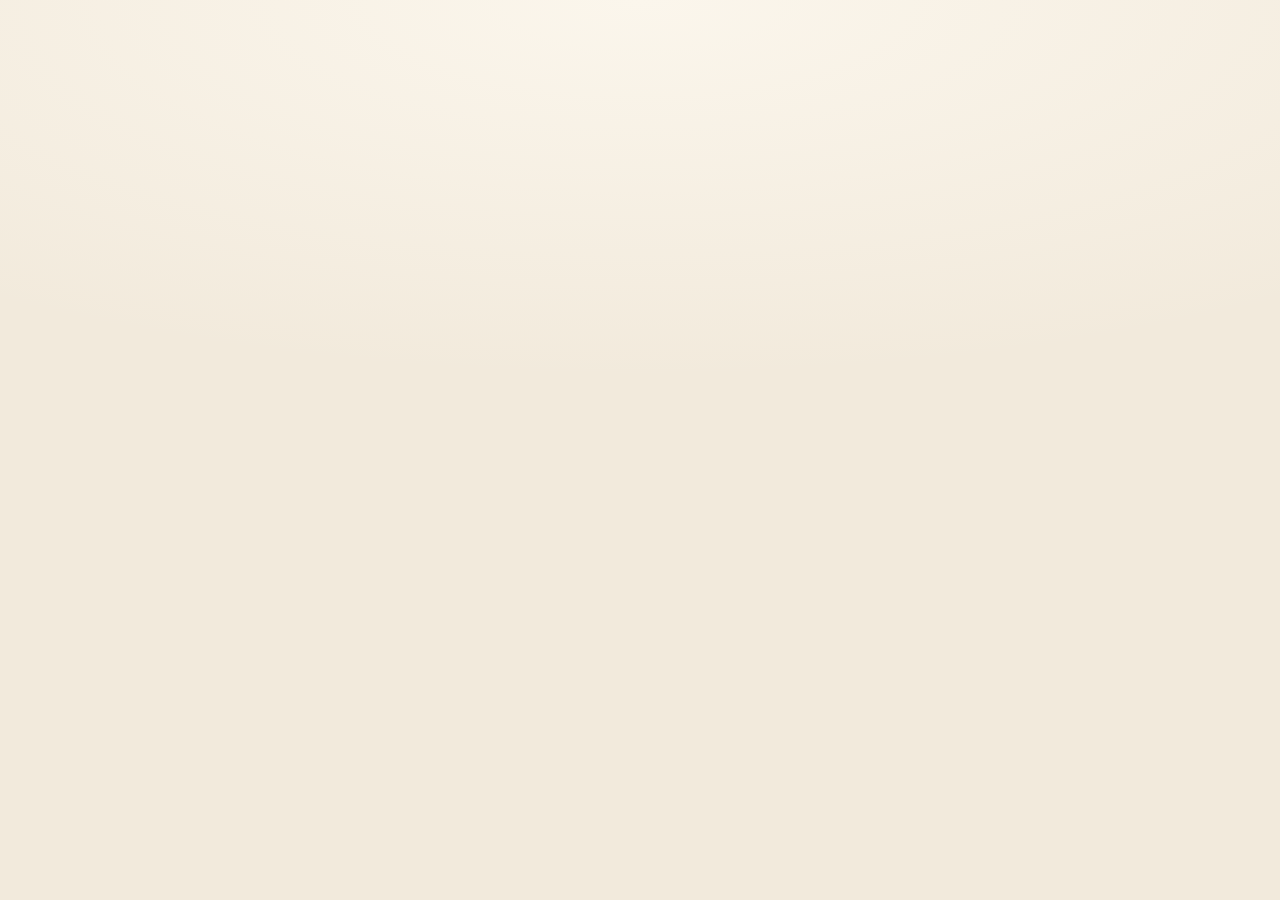
==== index.html @ b4ccc077 "Add files via upload" ====
<!doctype html>
<html lang="en">
<head>
<meta charset="utf-8">
<meta name="viewport" content="width=device-width, initial-scale=1, viewport-fit=cover">
<title>Paragon</title>
<meta name="description" content="Scan receipts and track your monthly spending and personal inflation.">
<meta name="theme-color" content="#f2eadc" media="(prefers-color-scheme: light)">
<meta name="theme-color" content="#1e1a17" media="(prefers-color-scheme: dark)">
<meta name="apple-mobile-web-app-capable" content="yes">
<meta name="mobile-web-app-capable" content="yes">
<meta name="apple-mobile-web-app-title" content="Paragon">
<meta name="apple-mobile-web-app-status-bar-style" content="default">
<link rel="manifest" href="manifest.webmanifest">
<link rel="icon" type="image/png" sizes="192x192" href="icons/icon-192.png">
<link rel="apple-touch-icon" href="icons/apple-touch-icon.png">
<link rel="preload" href="fonts/playfair-display-latin-400-normal.woff2" as="font" type="font/woff2" crossorigin>
<link rel="stylesheet" href="styles.css">
</head>
<body>
<div id="authRoot" hidden></div>
<div class="app" id="app" hidden>
  <header class="top">
    <div class="brand">
      <svg viewBox="0 0 40 40" aria-hidden="true"><rect width="40" height="40" rx="10" fill="var(--line)"/><rect x="12" y="6" width="13" height="22" rx="6" transform="rotate(20 18 17)" fill="var(--taupe)"/><rect x="14" y="9" width="13" height="22" rx="6" transform="rotate(32 20 20)" fill="var(--slate)"/><rect x="15" y="12" width="13" height="22" rx="6" transform="rotate(45 21 23)" fill="var(--mint)"/><text x="20.5" y="27" text-anchor="middle" font-size="9" font-family="Georgia,serif" fill="var(--taupe)">€</text></svg>
      <b>Paragon</b>
    </div>
    <button class="icon-btn" data-action="settings" aria-label="Settings"><svg viewBox="0 0 24 24" fill="none" stroke="currentColor" stroke-width="1.8"><circle cx="12" cy="12" r="3.2"/><path d="M19.4 15a1.7 1.7 0 0 0 .3 1.8l.1.1a2 2 0 1 1-2.8 2.8l-.1-.1a1.7 1.7 0 0 0-1.8-.3 1.7 1.7 0 0 0-1 1.5V21a2 2 0 1 1-4 0v-.1a1.7 1.7 0 0 0-1.1-1.5 1.7 1.7 0 0 0-1.8.3l-.1.1a2 2 0 1 1-2.8-2.8l.1-.1a1.7 1.7 0 0 0 .3-1.8 1.7 1.7 0 0 0-1.5-1H3a2 2 0 1 1 0-4h.1a1.7 1.7 0 0 0 1.5-1.1 1.7 1.7 0 0 0-.3-1.8l-.1-.1a2 2 0 1 1 2.8-2.8l.1.1a1.7 1.7 0 0 0 1.8.3H9a1.7 1.7 0 0 0 1-1.5V3a2 2 0 1 1 4 0v.1a1.7 1.7 0 0 0 1 1.5 1.7 1.7 0 0 0 1.8-.3l.1-.1a2 2 0 1 1 2.8 2.8l-.1.1a1.7 1.7 0 0 0-.3 1.8V9a1.7 1.7 0 0 0 1.5 1H21a2 2 0 1 1 0 4h-.1a1.7 1.7 0 0 0-1.5 1z"/></svg></button>
  </header>
  <div id="banner"></div>
  <main id="view"></main>
</div>

<nav class="tabs" id="tabs" aria-label="Sections" hidden>
  <div class="inner">
    <button class="tab" data-nav="home"><svg viewBox="0 0 24 24" fill="none" stroke="currentColor" stroke-width="1.8"><path d="M4 20V10M10 20V4M16 20v-7M22 20H2"/></svg>Overview</button>
    <button class="tab" data-nav="products"><svg viewBox="0 0 24 24" fill="none" stroke="currentColor" stroke-width="1.8"><path d="M5 7h14l-1.2 12.2a1 1 0 0 1-1 .8H7.2a1 1 0 0 1-1-.8L5 7zM9 7V5a3 3 0 0 1 6 0v2"/></svg>Products</button>
    <button class="fab" data-action="add" aria-label="Add a receipt"><svg viewBox="0 0 24 24" fill="none" stroke="currentColor" stroke-width="2"><path d="M4 8V6a2 2 0 0 1 2-2h2M16 4h2a2 2 0 0 1 2 2v2M20 16v2a2 2 0 0 1-2 2h-2M8 20H6a2 2 0 0 1-2-2v-2M8 9h8M8 12h8M8 15h5"/></svg></button>
    <button class="tab" data-nav="inflation"><svg viewBox="0 0 24 24" fill="none" stroke="currentColor" stroke-width="1.8"><path d="M3 17l6-6 4 4 8-8M15 7h6v6"/></svg>Inflation</button>
    <button class="tab" data-nav="history"><svg viewBox="0 0 24 24" fill="none" stroke="currentColor" stroke-width="1.8"><path d="M6 3h12v18l-3-2-3 2-3-2-3 2V3zM9 8h6M9 12h6"/></svg>Receipts</button>
  </div>
</nav>

<input type="file" id="fileInput" accept="image/jpeg,image/png,image/webp,image/heic,image/*" capture="environment" hidden>
<div id="sheetRoot"></div>
<div id="toastRoot"></div>

<script src="config.js"></script>
<script src="vendor/supabase-2.118.0.js"></script>
<script src="app.js"></script>
</body>
</html>
---- styles.css ----
*{box-sizing:border-box} [hidden]{display:none!important} body{margin:0} img{max-width:100%}
/* Layout: one phone-width column on parchment, serif headings like the mockups, bottom tab bar with a central scan button. */
/* Fonts are self-hosted (no requests to Google: GDPR). Licence: SIL OFL, see fonts/. */
@font-face{font-family:"Playfair Display";font-style:normal;font-weight:400;font-display:swap;src:url("fonts/playfair-display-latin-400-normal.woff2") format("woff2");unicode-range:U+0000-00FF,U+0131,U+0152-0153,U+02BB-02BC,U+02C6,U+02DA,U+02DC,U+0304,U+0308,U+0329,U+2000-206F,U+20AC,U+2122,U+2191,U+2193,U+2212,U+2215,U+FEFF,U+FFFD}
@font-face{font-family:"Playfair Display";font-style:normal;font-weight:400;font-display:swap;src:url("fonts/playfair-display-latin-ext-400-normal.woff2") format("woff2");unicode-range:U+0100-02BA,U+02BD-02C5,U+02C7-02CC,U+02CE-02D7,U+02DD-02FF,U+0304,U+0308,U+0329,U+1D00-1DBF,U+1E00-1E9F,U+1EF2-1EFF,U+2020,U+20A0-20AB,U+20AD-20C0,U+2113,U+2C60-2C7F,U+A720-A7FF}
@font-face{font-family:"Playfair Display";font-style:normal;font-weight:500;font-display:swap;src:url("fonts/playfair-display-latin-500-normal.woff2") format("woff2");unicode-range:U+0000-00FF,U+0131,U+0152-0153,U+02BB-02BC,U+02C6,U+02DA,U+02DC,U+0304,U+0308,U+0329,U+2000-206F,U+20AC,U+2122,U+2191,U+2193,U+2212,U+2215,U+FEFF,U+FFFD}
@font-face{font-family:"Playfair Display";font-style:normal;font-weight:500;font-display:swap;src:url("fonts/playfair-display-latin-ext-500-normal.woff2") format("woff2");unicode-range:U+0100-02BA,U+02BD-02C5,U+02C7-02CC,U+02CE-02D7,U+02DD-02FF,U+0304,U+0308,U+0329,U+1D00-1DBF,U+1E00-1E9F,U+1EF2-1EFF,U+2020,U+20A0-20AB,U+20AD-20C0,U+2113,U+2C60-2C7F,U+A720-A7FF}
@font-face{font-family:"Playfair Display";font-style:italic;font-weight:400;font-display:swap;src:url("fonts/playfair-display-latin-400-italic.woff2") format("woff2");unicode-range:U+0000-00FF,U+0131,U+0152-0153,U+02BB-02BC,U+02C6,U+02DA,U+02DC,U+0304,U+0308,U+0329,U+2000-206F,U+20AC,U+2122,U+2191,U+2193,U+2212,U+2215,U+FEFF,U+FFFD}
@font-face{font-family:"Playfair Display";font-style:italic;font-weight:400;font-display:swap;src:url("fonts/playfair-display-latin-ext-400-italic.woff2") format("woff2");unicode-range:U+0100-02BA,U+02BD-02C5,U+02C7-02CC,U+02CE-02D7,U+02DD-02FF,U+0304,U+0308,U+0329,U+1D00-1DBF,U+1E00-1E9F,U+1EF2-1EFF,U+2020,U+20A0-20AB,U+20AD-20C0,U+2113,U+2C60-2C7F,U+A720-A7FF}
@font-face{font-family:"Work Sans";font-style:normal;font-weight:400;font-display:swap;src:url("fonts/work-sans-latin-400-normal.woff2") format("woff2");unicode-range:U+0000-00FF,U+0131,U+0152-0153,U+02BB-02BC,U+02C6,U+02DA,U+02DC,U+0304,U+0308,U+0329,U+2000-206F,U+20AC,U+2122,U+2191,U+2193,U+2212,U+2215,U+FEFF,U+FFFD}
@font-face{font-family:"Work Sans";font-style:normal;font-weight:400;font-display:swap;src:url("fonts/work-sans-latin-ext-400-normal.woff2") format("woff2");unicode-range:U+0100-02BA,U+02BD-02C5,U+02C7-02CC,U+02CE-02D7,U+02DD-02FF,U+0304,U+0308,U+0329,U+1D00-1DBF,U+1E00-1E9F,U+1EF2-1EFF,U+2020,U+20A0-20AB,U+20AD-20C0,U+2113,U+2C60-2C7F,U+A720-A7FF}
@font-face{font-family:"Work Sans";font-style:normal;font-weight:500;font-display:swap;src:url("fonts/work-sans-latin-500-normal.woff2") format("woff2");unicode-range:U+0000-00FF,U+0131,U+0152-0153,U+02BB-02BC,U+02C6,U+02DA,U+02DC,U+0304,U+0308,U+0329,U+2000-206F,U+20AC,U+2122,U+2191,U+2193,U+2212,U+2215,U+FEFF,U+FFFD}
@font-face{font-family:"Work Sans";font-style:normal;font-weight:500;font-display:swap;src:url("fonts/work-sans-latin-ext-500-normal.woff2") format("woff2");unicode-range:U+0100-02BA,U+02BD-02C5,U+02C7-02CC,U+02CE-02D7,U+02DD-02FF,U+0304,U+0308,U+0329,U+1D00-1DBF,U+1E00-1E9F,U+1EF2-1EFF,U+2020,U+20A0-20AB,U+20AD-20C0,U+2113,U+2C60-2C7F,U+A720-A7FF}
@font-face{font-family:"Work Sans";font-style:normal;font-weight:600;font-display:swap;src:url("fonts/work-sans-latin-600-normal.woff2") format("woff2");unicode-range:U+0000-00FF,U+0131,U+0152-0153,U+02BB-02BC,U+02C6,U+02DA,U+02DC,U+0304,U+0308,U+0329,U+2000-206F,U+20AC,U+2122,U+2191,U+2193,U+2212,U+2215,U+FEFF,U+FFFD}
@font-face{font-family:"Work Sans";font-style:normal;font-weight:600;font-display:swap;src:url("fonts/work-sans-latin-ext-600-normal.woff2") format("woff2");unicode-range:U+0100-02BA,U+02BD-02C5,U+02C7-02CC,U+02CE-02D7,U+02DD-02FF,U+0304,U+0308,U+0329,U+1D00-1DBF,U+1E00-1E9F,U+1EF2-1EFF,U+2020,U+20A0-20AB,U+20AD-20C0,U+2113,U+2C60-2C7F,U+A720-A7FF}

:root{
  --bg:#f2eadc; --glow:#fbf6ec; --paper:#fbf7ef; --ink:#2f2924; --muted:#7a6f65; --line:#e3d7c4;
  --taupe:#857a70; --taupe-ink:#faf5ec; --slate:#9fb3bb; --mint:#cdeae7; --mint-ink:#2c4a47;
  --up:#a5533c; --down:#3f7a66; --warn-bg:#f6e4cf;
  --display:"Playfair Display", Georgia, "Times New Roman", serif;
  --body:"Work Sans", system-ui, -apple-system, "Segoe UI", sans-serif;
}
@media (prefers-color-scheme: dark){ :root:not([data-theme="light"]){
  --bg:#1e1a17; --glow:#2a241f; --paper:#28231f; --ink:#efe6d8; --muted:#a99d90; --line:#3a332d;
  --taupe:#a59889; --taupe-ink:#1e1a17; --slate:#8aa2ab; --mint:#2c4644; --mint-ink:#cdeae7;
  --up:#e2906f; --down:#8cc6b1; --warn-bg:#3d2f22; color-scheme:dark } }
:root[data-theme="dark"]{
  --bg:#1e1a17; --glow:#2a241f; --paper:#28231f; --ink:#efe6d8; --muted:#a99d90; --line:#3a332d;
  --taupe:#a59889; --taupe-ink:#1e1a17; --slate:#8aa2ab; --mint:#2c4644; --mint-ink:#cdeae7;
  --up:#e2906f; --down:#8cc6b1; --warn-bg:#3d2f22; color-scheme:dark }

*{box-sizing:border-box}
html,body{min-height:100%}
body{background:radial-gradient(120% 60% at 50% 0%, var(--glow), transparent 70%) var(--bg); background-attachment:fixed; color:var(--ink); font-family:var(--body); font-size:15px; line-height:1.45;
  padding-left:max(16px, env(safe-area-inset-left,0px)); padding-right:max(16px, env(safe-area-inset-right,0px)); padding-block:0}
.app{max-width:520px; margin:0 auto; padding-block:14px 120px; display:flex; flex-direction:column; gap:18px}
h1,h2,h3{font-family:var(--display); font-weight:500; margin:0; text-wrap:balance; letter-spacing:.01em}
h1{font-size:1.55rem} h2{font-size:1.25rem} h3{font-size:1.05rem}
.num{font-variant-numeric:tabular-nums}
.muted{color:var(--muted)}
.small{font-size:.82rem}
.label{font-size:.7rem; text-transform:uppercase; letter-spacing:.1em; color:var(--muted); font-weight:500}
button{font:inherit; color:inherit; cursor:pointer}
button:focus-visible,input:focus-visible,select:focus-visible,a:focus-visible{outline:2px solid var(--slate); outline-offset:2px}

.top{display:flex; align-items:center; justify-content:space-between; gap:12px}
.brand{display:flex; align-items:center; gap:10px}
.brand svg{width:34px; height:34px; flex:none}
.brand b{font-family:var(--display); font-size:1.3rem; font-weight:500}
.icon-btn{background:none; border:0; padding:8px; border-radius:50%; color:var(--muted); display:grid; place-items:center}
.icon-btn svg{width:22px; height:22px}

.banner{background:var(--mint); color:var(--mint-ink); border-radius:14px; padding:10px 14px; font-size:.85rem; display:flex; gap:10px; align-items:flex-start}
.banner b{font-weight:600}

.monthbar{display:flex; align-items:center; justify-content:center; gap:6px}
.monthbar .m{font-family:var(--display); font-size:1.1rem; min-width:9.5em; text-align:center}
.chev{background:none; border:0; width:36px; height:36px; border-radius:50%; color:var(--muted); font-size:1.3rem}
.chev:disabled{opacity:.3; cursor:default}

.hero{text-align:center; display:flex; flex-direction:column; gap:4px; padding-block:4px}
.hero .big{font-family:var(--display); font-size:2.6rem; line-height:1.1}
.pill{display:inline-flex; align-items:center; gap:6px; align-self:center; padding:4px 12px; border-radius:999px; font-size:.82rem; background:var(--paper); border:1px solid var(--line)}
.pill.up{color:var(--up)} .pill.down{color:var(--down)}

.stats{display:grid; grid-template-columns:repeat(3,1fr); gap:8px}
.stat{background:var(--paper); border:1px solid var(--line); border-radius:14px; padding:10px 12px; display:flex; flex-direction:column; gap:2px; min-width:0}
.stat .v{font-family:var(--display); font-size:1.15rem; white-space:nowrap; overflow:hidden; text-overflow:ellipsis}

.section{display:flex; flex-direction:column; gap:10px}
.section-head{display:flex; justify-content:space-between; align-items:baseline; gap:10px}
.linkbtn{background:none; border:0; padding:0; color:var(--muted); font-size:.85rem; text-decoration:underline; text-underline-offset:3px}

.chart{width:100%; height:auto; display:block}
.chart text{fill:var(--muted); font-family:var(--body); font-size:9px}
.chart .grid{stroke:var(--line); stroke-width:1}
.chart .bar{fill:var(--taupe); opacity:.45}
.chart .bar.sel{opacity:1}
.chart .avg{stroke:var(--slate); stroke-width:1.5; stroke-dasharray:4 3; fill:none}
.chart .line{stroke:var(--taupe); stroke-width:2; fill:none}
.chart .area{fill:var(--taupe); opacity:.12}
.chart .dot{fill:var(--taupe)}
.chart .base{stroke:var(--slate); stroke-width:1; stroke-dasharray:3 3}
.chart text.end{fill:var(--ink); font-size:10px; font-weight:600}

.ledger{border-top:1.5px solid var(--ink)}
.row{display:grid; grid-template-columns:20px 1fr auto; align-items:center; gap:10px; padding:12px 2px; border-bottom:1px solid var(--line); background:none; border-left:0; border-right:0; border-top:0; width:100%; text-align:left}
.row .name{font-family:var(--display); font-size:1.02rem; min-width:0; overflow:hidden; text-overflow:ellipsis; white-space:nowrap}
.row .amt{font-variant-numeric:tabular-nums; font-family:var(--display)}
.row .chev-r{color:var(--muted); transition:transform .15s}
.row[aria-expanded="true"] .chev-r{transform:rotate(90deg)}
.meter{grid-column:2 / 4; height:4px; border-radius:2px; background:var(--line); overflow:hidden}
.meter i{display:block; height:100%; background:var(--taupe)}
.sub{padding:4px 0 10px 32px; display:flex; flex-direction:column; gap:4px; border-bottom:1px solid var(--line)}
.sub div{display:flex; justify-content:space-between; gap:10px; font-size:.88rem}
.sub span:first-child{min-width:0; overflow:hidden; text-overflow:ellipsis; white-space:nowrap}

.card{background:var(--paper); border:1px solid var(--line); border-radius:16px; padding:14px}
.soon{display:flex; flex-direction:column; gap:6px; border-style:dashed}
.tag{display:inline-block; font-size:.68rem; letter-spacing:.08em; text-transform:uppercase; padding:2px 8px; border-radius:999px; background:var(--mint); color:var(--mint-ink); font-weight:600}
.tag.scan{background:var(--mint)} .tag.manual{background:var(--line); color:var(--ink)}

.prod{display:grid; grid-template-columns:1fr auto; gap:2px 12px; padding:12px 2px; border-bottom:1px solid var(--line); width:100%; background:none; border-left:0;border-right:0;border-top:0; text-align:left}
.prod .pn{font-family:var(--display); font-size:1.02rem; text-transform:capitalize; min-width:0}
.prod .pr{text-align:right; font-variant-numeric:tabular-nums}
.prod .meta{font-size:.8rem; color:var(--muted); min-width:0}
.chg{font-size:.8rem; font-variant-numeric:tabular-nums}
.chg.up{color:var(--up)} .chg.down{color:var(--down)} .chg.flat{color:var(--muted)}
.search{width:100%; padding:10px 14px; border-radius:12px; border:1px solid var(--line); background:var(--paper); color:var(--ink); font:inherit}

.receipt{display:grid; grid-template-columns:1fr auto; gap:2px 12px; padding:12px 2px; border-bottom:1px solid var(--line); width:100%; background:none; border-left:0;border-right:0;border-top:0; text-align:left}
.receipt .st{font-family:var(--display); font-size:1.02rem}
.receipt .meta{font-size:.8rem; color:var(--muted); display:flex; gap:8px; align-items:center; flex-wrap:wrap}

.btn{border:0; border-radius:999px; padding:12px 20px; background:var(--taupe); color:var(--taupe-ink); font-family:var(--display); font-size:1.02rem; letter-spacing:.02em}
.btn.ghost{background:none; color:var(--ink); border:1px solid var(--line)}
.btn.danger{background:none; color:var(--up); border:1px solid var(--up)}
.btn.wide{width:100%}
.btn:disabled{opacity:.5; cursor:default}

/* bottom bar */
.tabs{position:fixed; left:0; right:0; bottom:0; z-index:20; background:var(--paper); border-top:1px solid var(--line);
  padding:6px max(10px, env(safe-area-inset-right,0px)) calc(6px + env(safe-area-inset-bottom,0px)) max(10px, env(safe-area-inset-left,0px))}
.tabs .inner{max-width:520px; margin:0 auto; display:grid; grid-template-columns:1fr 1fr 76px 1fr 1fr; align-items:end}
.tab{background:none; border:0; display:flex; flex-direction:column; align-items:center; gap:2px; padding:6px 0; color:var(--muted); font-size:.72rem}
.tab svg{width:22px; height:22px}
.tab[aria-current="page"]{color:var(--ink); font-weight:600}
.fab{justify-self:center; width:62px; height:62px; border-radius:50%; border:4px solid var(--paper); background:var(--ink); color:var(--paper); display:grid; place-items:center; margin-top:-26px; box-shadow:0 6px 18px rgba(40,30,20,.25)}
.fab svg{width:26px; height:26px}

/* sheet */
.scrim{position:fixed; inset:0; z-index:40; background:rgba(30,24,20,.45); display:flex; align-items:flex-end; justify-content:center}
.sheet{background:var(--bg); width:100%; max-width:560px; max-height:92%; overflow:auto; border-radius:22px 22px 0 0;
  padding:18px max(16px, env(safe-area-inset-right,0px)) calc(22px + env(safe-area-inset-bottom,0px)) max(16px, env(safe-area-inset-left,0px));
  display:flex; flex-direction:column; gap:14px}
.sheet-head{display:flex; justify-content:space-between; align-items:center; gap:10px}
.field{display:flex; flex-direction:column; gap:4px; min-width:0}
.field input,.field select,.item input,.item select{font:inherit; color:var(--ink); background:var(--paper); border:1px solid var(--line); border-radius:10px; padding:9px 10px; width:100%; min-width:0}
.two{display:grid; grid-template-columns:1.4fr 1fr; gap:10px}
.items{display:flex; flex-direction:column; gap:8px}
.item{background:var(--paper); border:1px solid var(--line); border-radius:14px; padding:10px; display:grid; grid-template-columns:1fr 92px 32px; gap:8px; align-items:center}
.item .printed{grid-column:1 / 4; font-size:.75rem; color:var(--muted); font-family:ui-monospace, "SF Mono", Menlo, monospace; overflow:hidden; text-overflow:ellipsis; white-space:nowrap}
.item .line2{grid-column:1 / 4; display:grid; grid-template-columns:1.3fr .7fr .9fr; gap:8px}
.item input.price{text-align:right; font-variant-numeric:tabular-nums}
.x{background:none; border:0; color:var(--muted); font-size:1.2rem; width:32px; height:32px; border-radius:50%}
.totals{display:flex; justify-content:space-between; align-items:baseline; font-family:var(--display); font-size:1.15rem; padding-top:6px; border-top:1.5px solid var(--ink)}
.warn{background:var(--warn-bg); border-radius:12px; padding:10px 12px; font-size:.85rem}
.thumb{max-height:220px; width:auto; max-width:100%; align-self:center; border-radius:10px; border:1px solid var(--line)}
.actions{display:flex; gap:10px; flex-wrap:wrap}
.actions .btn{flex:1 1 auto}
.choice{display:flex; flex-direction:column; gap:10px}
.choice button{display:flex; gap:14px; align-items:center; text-align:left; background:var(--paper); border:1px solid var(--line); border-radius:16px; padding:14px}
.choice svg{width:28px; height:28px; flex:none; color:var(--taupe)}
.scanning{display:flex; flex-direction:column; align-items:center; gap:14px; padding-block:10px}
.progress{width:70%; height:14px; border-radius:999px; border:2px solid var(--ink); padding:2px; overflow:hidden}
.progress i{display:block; height:100%; width:40%; border-radius:999px; background:var(--ink); animation:slide 1.4s ease-in-out infinite alternate}
@keyframes slide{from{transform:translateX(-10%)} to{transform:translateX(160%)}}
@media (prefers-reduced-motion:reduce){ .progress i{animation:none; width:60%} }
table.mini{width:100%; border-collapse:collapse; font-size:.88rem}
table.mini td,table.mini th{padding:7px 4px; border-bottom:1px solid var(--line); text-align:left}
table.mini td:last-child,table.mini th:last-child{text-align:right; font-variant-numeric:tabular-nums}
table.mini th{font-weight:500; color:var(--muted); font-size:.75rem; text-transform:uppercase; letter-spacing:.06em}
.empty{text-align:center; padding:30px 10px; color:var(--muted)}
.toast{position:fixed; left:50%; transform:translateX(-50%); bottom:calc(96px + env(safe-area-inset-bottom,0px)); z-index:60; background:var(--ink); color:var(--paper); padding:10px 18px; border-radius:999px; font-size:.9rem}
@media (max-width:380px){ .stats{grid-template-columns:1fr 1fr} .hero .big{font-size:2.2rem} }

/* sign-in screen */
.auth{max-width:420px; margin:0 auto; padding-block:8vh 40px; display:flex; flex-direction:column; gap:18px}
.auth .brand{justify-content:center}
.auth .brand svg{width:54px; height:54px}
.auth .brand b{font-size:2rem}
.auth p.lead{text-align:center; color:var(--muted); margin:0}
.auth form{display:flex; flex-direction:column; gap:12px}
.auth .switch{display:flex; justify-content:space-between; gap:10px; flex-wrap:wrap}
.msg{border-radius:12px; padding:10px 12px; font-size:.88rem; background:var(--mint); color:var(--mint-ink)}
.msg.err{background:var(--warn-bg); color:var(--ink)}
.foot{text-align:center; font-size:.8rem; color:var(--muted)}
.foot a{color:inherit}
.settings-list{display:flex; flex-direction:column; gap:10px}
:root{color-scheme:light}
.app{padding-top:calc(14px + env(safe-area-inset-top,0px))}
.auth{padding-top:calc(8vh + env(safe-area-inset-top,0px))}
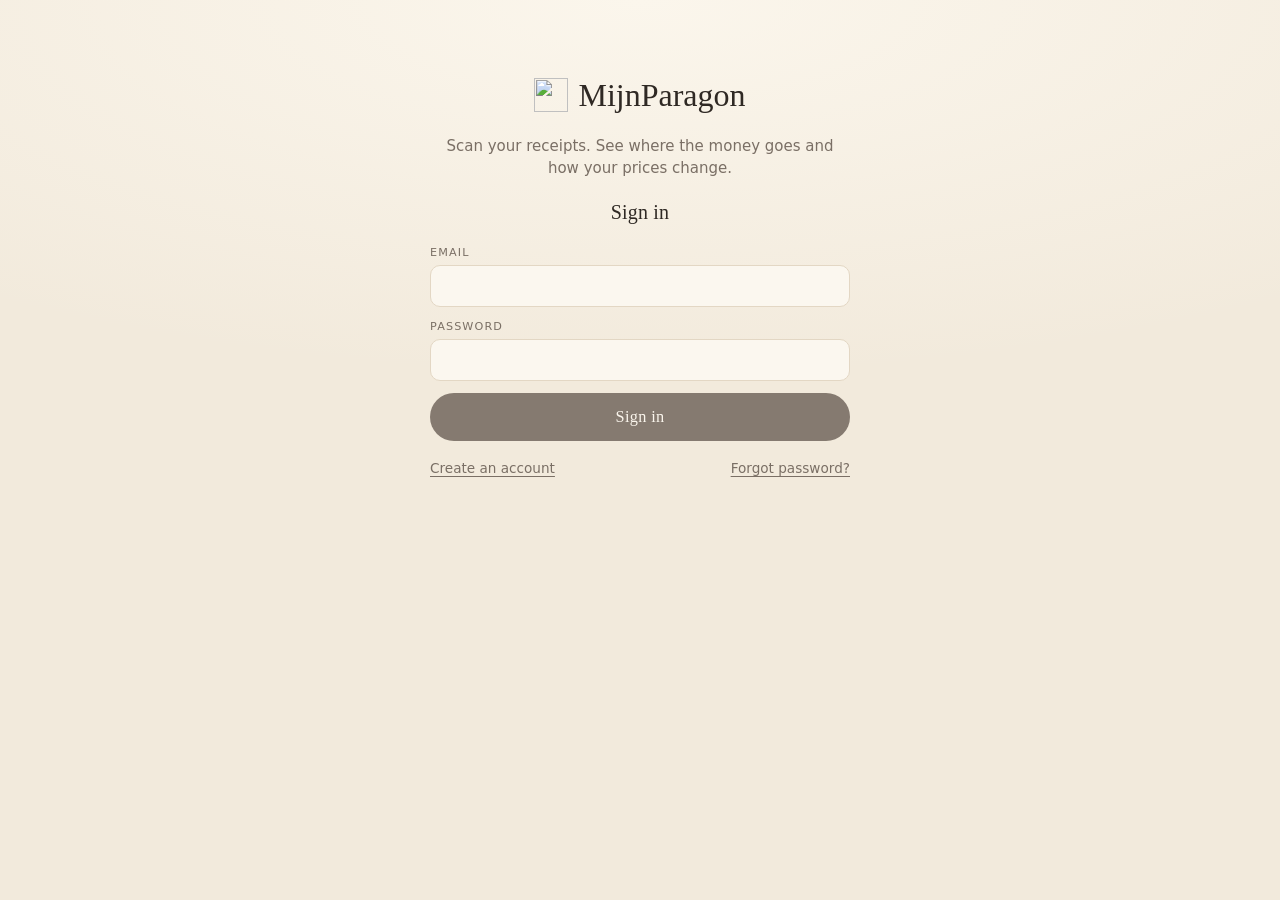
==== commit 02606fe4: "Change title and branding from Paragon to MijnParagon" ====
--- a/index.html
+++ b/index.html
@@ -3,18 +3,18 @@
 <head>
 <meta charset="utf-8">
 <meta name="viewport" content="width=device-width, initial-scale=1, viewport-fit=cover">
-<title>Paragon</title>
+<title>MijnParagon</title>
 <meta name="description" content="Scan receipts and track your monthly spending and personal inflation.">
-<meta name="theme-color" content="#f2eadc" media="(prefers-color-scheme: light)">
-<meta name="theme-color" content="#1e1a17" media="(prefers-color-scheme: dark)">
+<meta name="theme-color" content="#f5e9d8" media="(prefers-color-scheme: light)">
+<meta name="theme-color" content="#0b2230" media="(prefers-color-scheme: dark)">
 <meta name="apple-mobile-web-app-capable" content="yes">
 <meta name="mobile-web-app-capable" content="yes">
-<meta name="apple-mobile-web-app-title" content="Paragon">
+<meta name="apple-mobile-web-app-title" content="MijnParagon">
 <meta name="apple-mobile-web-app-status-bar-style" content="default">
 <link rel="manifest" href="manifest.webmanifest">
+<link rel="icon" type="image/svg+xml" href="icons/logo.svg">
 <link rel="icon" type="image/png" sizes="192x192" href="icons/icon-192.png">
 <link rel="apple-touch-icon" href="icons/apple-touch-icon.png">
-<link rel="preload" href="fonts/playfair-display-latin-400-normal.woff2" as="font" type="font/woff2" crossorigin>
 <link rel="stylesheet" href="styles.css">
 </head>
 <body>
@@ -22,8 +22,8 @@
 <div class="app" id="app" hidden>
   <header class="top">
     <div class="brand">
-      <svg viewBox="0 0 40 40" aria-hidden="true"><rect width="40" height="40" rx="10" fill="var(--line)"/><rect x="12" y="6" width="13" height="22" rx="6" transform="rotate(20 18 17)" fill="var(--taupe)"/><rect x="14" y="9" width="13" height="22" rx="6" transform="rotate(32 20 20)" fill="var(--slate)"/><rect x="15" y="12" width="13" height="22" rx="6" transform="rotate(45 21 23)" fill="var(--mint)"/><text x="20.5" y="27" text-anchor="middle" font-size="9" font-family="Georgia,serif" fill="var(--taupe)">€</text></svg>
-      <b>Paragon</b>
+      <img src="icons/logo.svg" alt="" width="34" height="34">
+      <b>MijnParagon</b>
     </div>
     <button class="icon-btn" data-action="settings" aria-label="Settings"><svg viewBox="0 0 24 24" fill="none" stroke="currentColor" stroke-width="1.8"><circle cx="12" cy="12" r="3.2"/><path d="M19.4 15a1.7 1.7 0 0 0 .3 1.8l.1.1a2 2 0 1 1-2.8 2.8l-.1-.1a1.7 1.7 0 0 0-1.8-.3 1.7 1.7 0 0 0-1 1.5V21a2 2 0 1 1-4 0v-.1a1.7 1.7 0 0 0-1.1-1.5 1.7 1.7 0 0 0-1.8.3l-.1.1a2 2 0 1 1-2.8-2.8l.1-.1a1.7 1.7 0 0 0 .3-1.8 1.7 1.7 0 0 0-1.5-1H3a2 2 0 1 1 0-4h.1a1.7 1.7 0 0 0 1.5-1.1 1.7 1.7 0 0 0-.3-1.8l-.1-.1a2 2 0 1 1 2.8-2.8l.1.1a1.7 1.7 0 0 0 1.8.3H9a1.7 1.7 0 0 0 1-1.5V3a2 2 0 1 1 4 0v.1a1.7 1.7 0 0 0 1 1.5 1.7 1.7 0 0 0 1.8-.3l.1-.1a2 2 0 1 1 2.8 2.8l-.1.1a1.7 1.7 0 0 0-.3 1.8V9a1.7 1.7 0 0 0 1.5 1H21a2 2 0 1 1 0 4h-.1a1.7 1.7 0 0 0-1.5 1z"/></svg></button>
   </header>
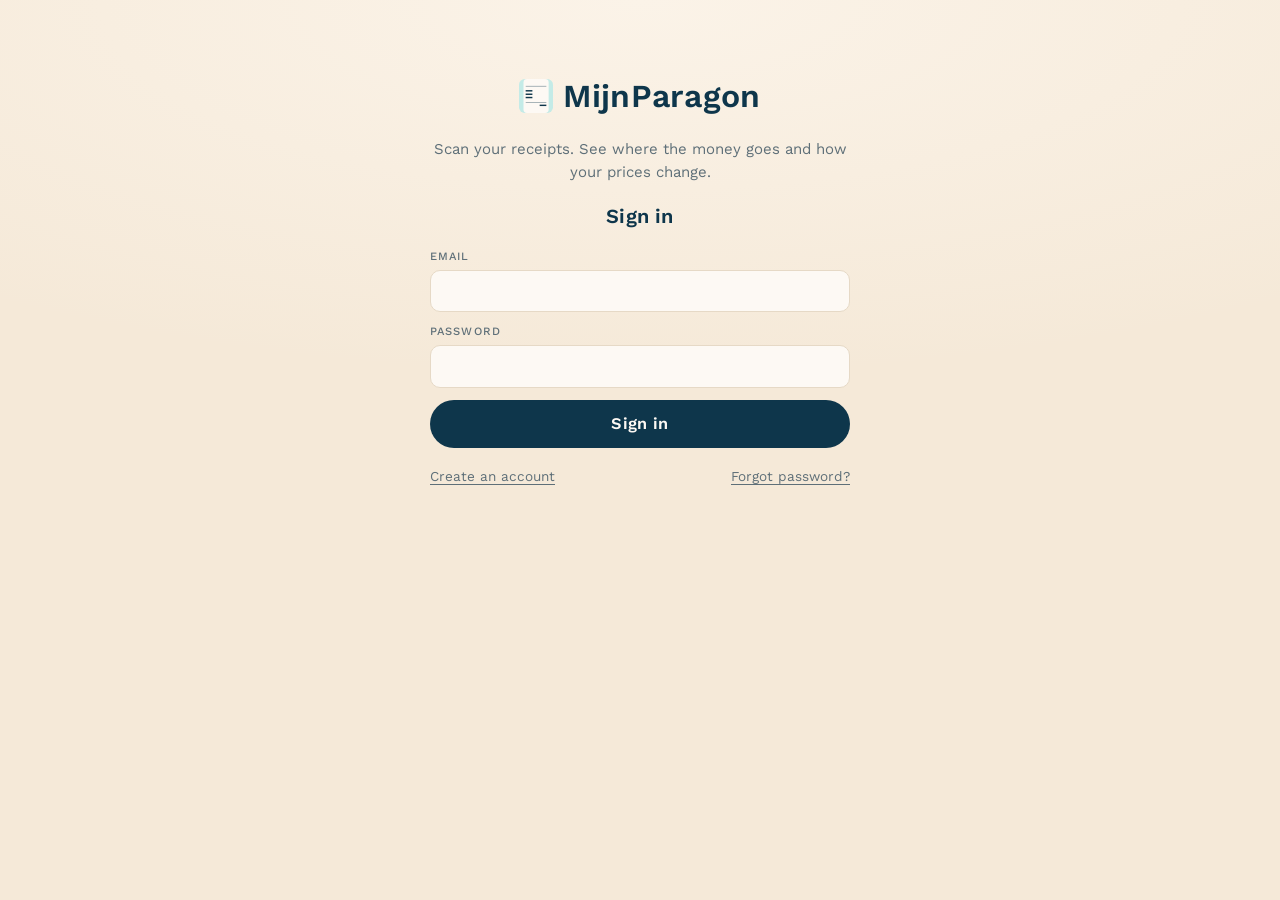
==== commit ec7375d6: "Add files via upload" ====
--- a/index.html
+++ b/index.html
@@ -48,5 +48,6 @@
 <script src="config.js"></script>
 <script src="vendor/supabase-2.118.0.js"></script>
 <script src="app.js"></script>
+<script type="module" src="vendor/altcha-3.4.1.min.js"></script>
 </body>
 </html>
--- a/styles.css
+++ b/styles.css
@@ -1,12 +1,6 @@
 *{box-sizing:border-box} [hidden]{display:none!important} body{margin:0} img{max-width:100%}
 /* Layout: one phone-width column on parchment, serif headings like the mockups, bottom tab bar with a central scan button. */
 /* Fonts are self-hosted (no requests to Google: GDPR). Licence: SIL OFL, see fonts/. */
-@font-face{font-family:"Playfair Display";font-style:normal;font-weight:400;font-display:swap;src:url("fonts/playfair-display-latin-400-normal.woff2") format("woff2");unicode-range:U+0000-00FF,U+0131,U+0152-0153,U+02BB-02BC,U+02C6,U+02DA,U+02DC,U+0304,U+0308,U+0329,U+2000-206F,U+20AC,U+2122,U+2191,U+2193,U+2212,U+2215,U+FEFF,U+FFFD}
-@font-face{font-family:"Playfair Display";font-style:normal;font-weight:400;font-display:swap;src:url("fonts/playfair-display-latin-ext-400-normal.woff2") format("woff2");unicode-range:U+0100-02BA,U+02BD-02C5,U+02C7-02CC,U+02CE-02D7,U+02DD-02FF,U+0304,U+0308,U+0329,U+1D00-1DBF,U+1E00-1E9F,U+1EF2-1EFF,U+2020,U+20A0-20AB,U+20AD-20C0,U+2113,U+2C60-2C7F,U+A720-A7FF}
-@font-face{font-family:"Playfair Display";font-style:normal;font-weight:500;font-display:swap;src:url("fonts/playfair-display-latin-500-normal.woff2") format("woff2");unicode-range:U+0000-00FF,U+0131,U+0152-0153,U+02BB-02BC,U+02C6,U+02DA,U+02DC,U+0304,U+0308,U+0329,U+2000-206F,U+20AC,U+2122,U+2191,U+2193,U+2212,U+2215,U+FEFF,U+FFFD}
-@font-face{font-family:"Playfair Display";font-style:normal;font-weight:500;font-display:swap;src:url("fonts/playfair-display-latin-ext-500-normal.woff2") format("woff2");unicode-range:U+0100-02BA,U+02BD-02C5,U+02C7-02CC,U+02CE-02D7,U+02DD-02FF,U+0304,U+0308,U+0329,U+1D00-1DBF,U+1E00-1E9F,U+1EF2-1EFF,U+2020,U+20A0-20AB,U+20AD-20C0,U+2113,U+2C60-2C7F,U+A720-A7FF}
-@font-face{font-family:"Playfair Display";font-style:italic;font-weight:400;font-display:swap;src:url("fonts/playfair-display-latin-400-italic.woff2") format("woff2");unicode-range:U+0000-00FF,U+0131,U+0152-0153,U+02BB-02BC,U+02C6,U+02DA,U+02DC,U+0304,U+0308,U+0329,U+2000-206F,U+20AC,U+2122,U+2191,U+2193,U+2212,U+2215,U+FEFF,U+FFFD}
-@font-face{font-family:"Playfair Display";font-style:italic;font-weight:400;font-display:swap;src:url("fonts/playfair-display-latin-ext-400-italic.woff2") format("woff2");unicode-range:U+0100-02BA,U+02BD-02C5,U+02C7-02CC,U+02CE-02D7,U+02DD-02FF,U+0304,U+0308,U+0329,U+1D00-1DBF,U+1E00-1E9F,U+1EF2-1EFF,U+2020,U+20A0-20AB,U+20AD-20C0,U+2113,U+2C60-2C7F,U+A720-A7FF}
 @font-face{font-family:"Work Sans";font-style:normal;font-weight:400;font-display:swap;src:url("fonts/work-sans-latin-400-normal.woff2") format("woff2");unicode-range:U+0000-00FF,U+0131,U+0152-0153,U+02BB-02BC,U+02C6,U+02DA,U+02DC,U+0304,U+0308,U+0329,U+2000-206F,U+20AC,U+2122,U+2191,U+2193,U+2212,U+2215,U+FEFF,U+FFFD}
 @font-face{font-family:"Work Sans";font-style:normal;font-weight:400;font-display:swap;src:url("fonts/work-sans-latin-ext-400-normal.woff2") format("woff2");unicode-range:U+0100-02BA,U+02BD-02C5,U+02C7-02CC,U+02CE-02D7,U+02DD-02FF,U+0304,U+0308,U+0329,U+1D00-1DBF,U+1E00-1E9F,U+1EF2-1EFF,U+2020,U+20A0-20AB,U+20AD-20C0,U+2113,U+2C60-2C7F,U+A720-A7FF}
 @font-face{font-family:"Work Sans";font-style:normal;font-weight:500;font-display:swap;src:url("fonts/work-sans-latin-500-normal.woff2") format("woff2");unicode-range:U+0000-00FF,U+0131,U+0152-0153,U+02BB-02BC,U+02C6,U+02DA,U+02DC,U+0304,U+0308,U+0329,U+2000-206F,U+20AC,U+2122,U+2191,U+2193,U+2212,U+2215,U+FEFF,U+FFFD}
@@ -15,27 +9,27 @@
 @font-face{font-family:"Work Sans";font-style:normal;font-weight:600;font-display:swap;src:url("fonts/work-sans-latin-ext-600-normal.woff2") format("woff2");unicode-range:U+0100-02BA,U+02BD-02C5,U+02C7-02CC,U+02CE-02D7,U+02DD-02FF,U+0304,U+0308,U+0329,U+1D00-1DBF,U+1E00-1E9F,U+1EF2-1EFF,U+2020,U+20A0-20AB,U+20AD-20C0,U+2113,U+2C60-2C7F,U+A720-A7FF}
 
 :root{
-  --bg:#f2eadc; --glow:#fbf6ec; --paper:#fbf7ef; --ink:#2f2924; --muted:#7a6f65; --line:#e3d7c4;
-  --taupe:#857a70; --taupe-ink:#faf5ec; --slate:#9fb3bb; --mint:#cdeae7; --mint-ink:#2c4a47;
-  --up:#a5533c; --down:#3f7a66; --warn-bg:#f6e4cf;
-  --display:"Playfair Display", Georgia, "Times New Roman", serif;
-  --body:"Work Sans", system-ui, -apple-system, "Segoe UI", sans-serif;
+  --bg:#f5e9d8; --glow:#fbf3e8; --paper:#fdf9f4; --ink:#0e364b; --muted:#5e6f78; --line:#e6d9c6;
+  --taupe:#0e364b; --taupe-ink:#fdf9f4; --slate:#6fb7ae; --mint:#c4ebe7; --mint-ink:#0e364b;
+  --up:#b4513a; --down:#2f7f70; --warn-bg:#f8e2c9;
+  --display:"Tamil MN", "Tamil Sangam MN", "Work Sans", system-ui, -apple-system, "Segoe UI", sans-serif;
+  --body:"Tamil MN", "Tamil Sangam MN", "Work Sans", system-ui, -apple-system, "Segoe UI", sans-serif;
 }
 @media (prefers-color-scheme: dark){ :root:not([data-theme="light"]){
-  --bg:#1e1a17; --glow:#2a241f; --paper:#28231f; --ink:#efe6d8; --muted:#a99d90; --line:#3a332d;
-  --taupe:#a59889; --taupe-ink:#1e1a17; --slate:#8aa2ab; --mint:#2c4644; --mint-ink:#cdeae7;
-  --up:#e2906f; --down:#8cc6b1; --warn-bg:#3d2f22; color-scheme:dark } }
+  --bg:#0b2230; --glow:#12303f; --paper:#122f3e; --ink:#f5e9d8; --muted:#a3b3bb; --line:#21465a;
+  --taupe:#c4ebe7; --taupe-ink:#0e364b; --slate:#6fb7ae; --mint:#1d4a4f; --mint-ink:#c4ebe7;
+  --up:#ef9a7f; --down:#8fd3c4; --warn-bg:#3a3123; color-scheme:dark } }
 :root[data-theme="dark"]{
-  --bg:#1e1a17; --glow:#2a241f; --paper:#28231f; --ink:#efe6d8; --muted:#a99d90; --line:#3a332d;
-  --taupe:#a59889; --taupe-ink:#1e1a17; --slate:#8aa2ab; --mint:#2c4644; --mint-ink:#cdeae7;
-  --up:#e2906f; --down:#8cc6b1; --warn-bg:#3d2f22; color-scheme:dark }
+  --bg:#0b2230; --glow:#12303f; --paper:#122f3e; --ink:#f5e9d8; --muted:#a3b3bb; --line:#21465a;
+  --taupe:#c4ebe7; --taupe-ink:#0e364b; --slate:#6fb7ae; --mint:#1d4a4f; --mint-ink:#c4ebe7;
+  --up:#ef9a7f; --down:#8fd3c4; --warn-bg:#3a3123; color-scheme:dark }
 
 *{box-sizing:border-box}
 html,body{min-height:100%}
-body{background:radial-gradient(120% 60% at 50% 0%, var(--glow), transparent 70%) var(--bg); background-attachment:fixed; color:var(--ink); font-family:var(--body); font-size:15px; line-height:1.45;
+body{background:radial-gradient(120% 60% at 50% 0%, var(--glow), transparent 70%) var(--bg); background-attachment:fixed; color:var(--ink); font-family:var(--body); font-size:15px; line-height:1.5;
   padding-left:max(16px, env(safe-area-inset-left,0px)); padding-right:max(16px, env(safe-area-inset-right,0px)); padding-block:0}
 .app{max-width:520px; margin:0 auto; padding-block:14px 120px; display:flex; flex-direction:column; gap:18px}
-h1,h2,h3{font-family:var(--display); font-weight:500; margin:0; text-wrap:balance; letter-spacing:.01em}
+h1,h2,h3{font-family:var(--display); font-weight:700; margin:0; text-wrap:balance; letter-spacing:.01em}
 h1{font-size:1.55rem} h2{font-size:1.25rem} h3{font-size:1.05rem}
 .num{font-variant-numeric:tabular-nums}
 .muted{color:var(--muted)}
@@ -47,7 +41,8 @@
 .top{display:flex; align-items:center; justify-content:space-between; gap:12px}
 .brand{display:flex; align-items:center; gap:10px}
 .brand svg{width:34px; height:34px; flex:none}
-.brand b{font-family:var(--display); font-size:1.3rem; font-weight:500}
+.brand b{font-family:var(--display); font-size:1.3rem; font-weight:700; letter-spacing:.01em}
+.brand img,.brand svg{width:34px; height:34px; flex:none}
 .icon-btn{background:none; border:0; padding:8px; border-radius:50%; color:var(--muted); display:grid; place-items:center}
 .icon-btn svg{width:22px; height:22px}
 
@@ -60,13 +55,14 @@
 .chev:disabled{opacity:.3; cursor:default}
 
 .hero{text-align:center; display:flex; flex-direction:column; gap:4px; padding-block:4px}
-.hero .big{font-family:var(--display); font-size:2.6rem; line-height:1.1}
+.hero .big{font-family:var(--display); font-weight:700; font-size:2.6rem; line-height:1.1}
 .pill{display:inline-flex; align-items:center; gap:6px; align-self:center; padding:4px 12px; border-radius:999px; font-size:.82rem; background:var(--paper); border:1px solid var(--line)}
 .pill.up{color:var(--up)} .pill.down{color:var(--down)}
 
 .stats{display:grid; grid-template-columns:repeat(3,1fr); gap:8px}
 .stat{background:var(--paper); border:1px solid var(--line); border-radius:14px; padding:10px 12px; display:flex; flex-direction:column; gap:2px; min-width:0}
 .stat .v{font-family:var(--display); font-size:1.15rem; white-space:nowrap; overflow:hidden; text-overflow:ellipsis}
+.stats-note{margin:20px 0 28px}
 
 .section{display:flex; flex-direction:column; gap:10px}
 .section-head{display:flex; justify-content:space-between; align-items:baseline; gap:10px}
@@ -75,7 +71,7 @@
 .chart{width:100%; height:auto; display:block}
 .chart text{fill:var(--muted); font-family:var(--body); font-size:9px}
 .chart .grid{stroke:var(--line); stroke-width:1}
-.chart .bar{fill:var(--taupe); opacity:.45}
+.chart .bar{fill:var(--taupe); opacity:.28}
 .chart .bar.sel{opacity:1}
 .chart .avg{stroke:var(--slate); stroke-width:1.5; stroke-dasharray:4 3; fill:none}
 .chart .line{stroke:var(--taupe); stroke-width:2; fill:none}
@@ -113,7 +109,7 @@
 .receipt .st{font-family:var(--display); font-size:1.02rem}
 .receipt .meta{font-size:.8rem; color:var(--muted); display:flex; gap:8px; align-items:center; flex-wrap:wrap}
 
-.btn{border:0; border-radius:999px; padding:12px 20px; background:var(--taupe); color:var(--taupe-ink); font-family:var(--display); font-size:1.02rem; letter-spacing:.02em}
+.btn{border:0; border-radius:999px; padding:12px 20px; background:var(--taupe); color:var(--taupe-ink); font-family:var(--display); font-weight:700; font-size:1.02rem; letter-spacing:.02em}
 .btn.ghost{background:none; color:var(--ink); border:1px solid var(--line)}
 .btn.danger{background:none; color:var(--up); border:1px solid var(--up)}
 .btn.wide{width:100%}
@@ -126,11 +122,11 @@
 .tab{background:none; border:0; display:flex; flex-direction:column; align-items:center; gap:2px; padding:6px 0; color:var(--muted); font-size:.72rem}
 .tab svg{width:22px; height:22px}
 .tab[aria-current="page"]{color:var(--ink); font-weight:600}
-.fab{justify-self:center; width:62px; height:62px; border-radius:50%; border:4px solid var(--paper); background:var(--ink); color:var(--paper); display:grid; place-items:center; margin-top:-26px; box-shadow:0 6px 18px rgba(40,30,20,.25)}
+.fab{justify-self:center; width:62px; height:62px; border-radius:50%; border:4px solid var(--paper); background:var(--ink); color:var(--paper); display:grid; place-items:center; margin-top:-26px; box-shadow:0 6px 18px rgba(14,54,75,.25)}
 .fab svg{width:26px; height:26px}
 
 /* sheet */
-.scrim{position:fixed; inset:0; z-index:40; background:rgba(30,24,20,.45); display:flex; align-items:flex-end; justify-content:center}
+.scrim{position:fixed; inset:0; z-index:40; background:rgba(14,54,75,.45); display:flex; align-items:flex-end; justify-content:center}
 .sheet{background:var(--bg); width:100%; max-width:560px; max-height:92%; overflow:auto; border-radius:22px 22px 0 0;
   padding:18px max(16px, env(safe-area-inset-right,0px)) calc(22px + env(safe-area-inset-bottom,0px)) max(16px, env(safe-area-inset-left,0px));
   display:flex; flex-direction:column; gap:14px}
@@ -179,5 +175,53 @@
 .foot a{color:inherit}
 .settings-list{display:flex; flex-direction:column; gap:10px}
 :root{color-scheme:light}
+.fab{background:var(--taupe); color:var(--taupe-ink)}
 .app{padding-top:calc(14px + env(safe-area-inset-top,0px))}
 .auth{padding-top:calc(8vh + env(safe-area-inset-top,0px))}
+.premium{margin:20px 0 28px; background:var(--paper); border:1px solid var(--line); border-radius:14px; padding:10px 12px; display:flex; flex-direction:column; gap:4px}
+.premium-head{display:flex; justify-content:space-between; align-items:baseline; gap:10px}
+.premium .v{font-family:var(--display); font-size:1.15rem; color:var(--up)}
+.prem{color:var(--up); font-size:.75rem; font-family:var(--body)}
+.row .amt small.prem{display:block; text-align:right}
+.top-prods{margin-top:20px}
+.hint{margin:20px 0 28px}
+.decomp-sec{margin-top:20px}
+.decomp-lead{margin:0}
+table.mini.decomp td.dbar{width:34%; position:relative; background:linear-gradient(var(--line),var(--line)) center/1px 100% no-repeat}
+table.mini.decomp td.dbar i{position:absolute; top:50%; height:8px; margin-top:-4px; border-radius:2px}
+table.mini.decomp td.dbar i.pos{left:50%; background:var(--up)} table.mini.decomp td.dbar i.neg{right:50%; background:var(--down)}
+table.mini.decomp tr.tot td{font-weight:600; border-bottom:0}
+.decomp-note{margin:8px 0 28px}
+.drivers-head{font-size:1rem; margin:10px 0 0}
+
+/* spending pace & where the money goes */
+.chip{border:1px solid var(--line); background:var(--paper); color:var(--ink); border-radius:999px; padding:5px 12px; font-size:.78rem; white-space:nowrap}
+.chip[aria-pressed="true"]{background:var(--mint); color:var(--mint-ink); border-color:var(--mint)}
+.pace{margin-top:8px}
+.pace-lead{margin:0}
+.chart-note{display:block; margin:6px 0 20px}
+.pareto-row{display:grid; grid-template-columns:1fr auto; gap:4px 12px; align-items:baseline; width:100%; padding:12px 2px; background:none; border:0; border-bottom:1px solid var(--line); text-align:left}
+.pareto-row .pn{font-family:var(--display); font-size:1.02rem; text-transform:capitalize; min-width:0}
+.pareto-row .meter{grid-column:1 / 3}
+.pareto-row .cum{grid-column:1 / 3}
+.pareto-rest{display:flex; justify-content:space-between; gap:12px; padding:12px 2px; color:var(--muted); border-bottom:1px solid var(--line)}
+
+/* monthly repeats */
+.repeat{display:flex; flex-direction:column; gap:8px}
+.repeat .check{display:flex; gap:8px; align-items:center}
+.repeat input[type=checkbox],.repeat input[type=radio]{width:18px; height:18px; accent-color:var(--taupe)}
+.until{display:flex; flex-direction:column; gap:8px}
+.until label{display:flex; gap:8px; align-items:center; flex-wrap:wrap}
+.until input[type=date]{font:inherit; color:var(--ink); background:var(--paper); border:1px solid var(--line); border-radius:10px; padding:7px 9px}
+.until input[type=date]:disabled{opacity:.5}
+.repeat .linkbtn{align-self:flex-start}
+.rule-row{display:grid; grid-template-columns:1fr auto; gap:2px 12px; padding:12px 2px; border-bottom:1px solid var(--line); align-items:baseline}
+.rule-row .st{font-family:var(--display); font-size:1.02rem}
+.rule-row .meta{font-size:.8rem; color:var(--muted)}
+.tag.repeat-tag{background:var(--line); color:var(--ink); margin-left:4px}
+
+/* ALTCHA robot check on the sign-up form */
+altcha-widget{display:block;
+  --altcha-color-base:var(--paper); --altcha-color-base-content:var(--ink); --altcha-border-color:var(--line);
+  --altcha-border-radius:10px; --altcha-color-primary:var(--taupe); --altcha-color-primary-content:var(--taupe-ink);
+  --altcha-max-width:100%}
